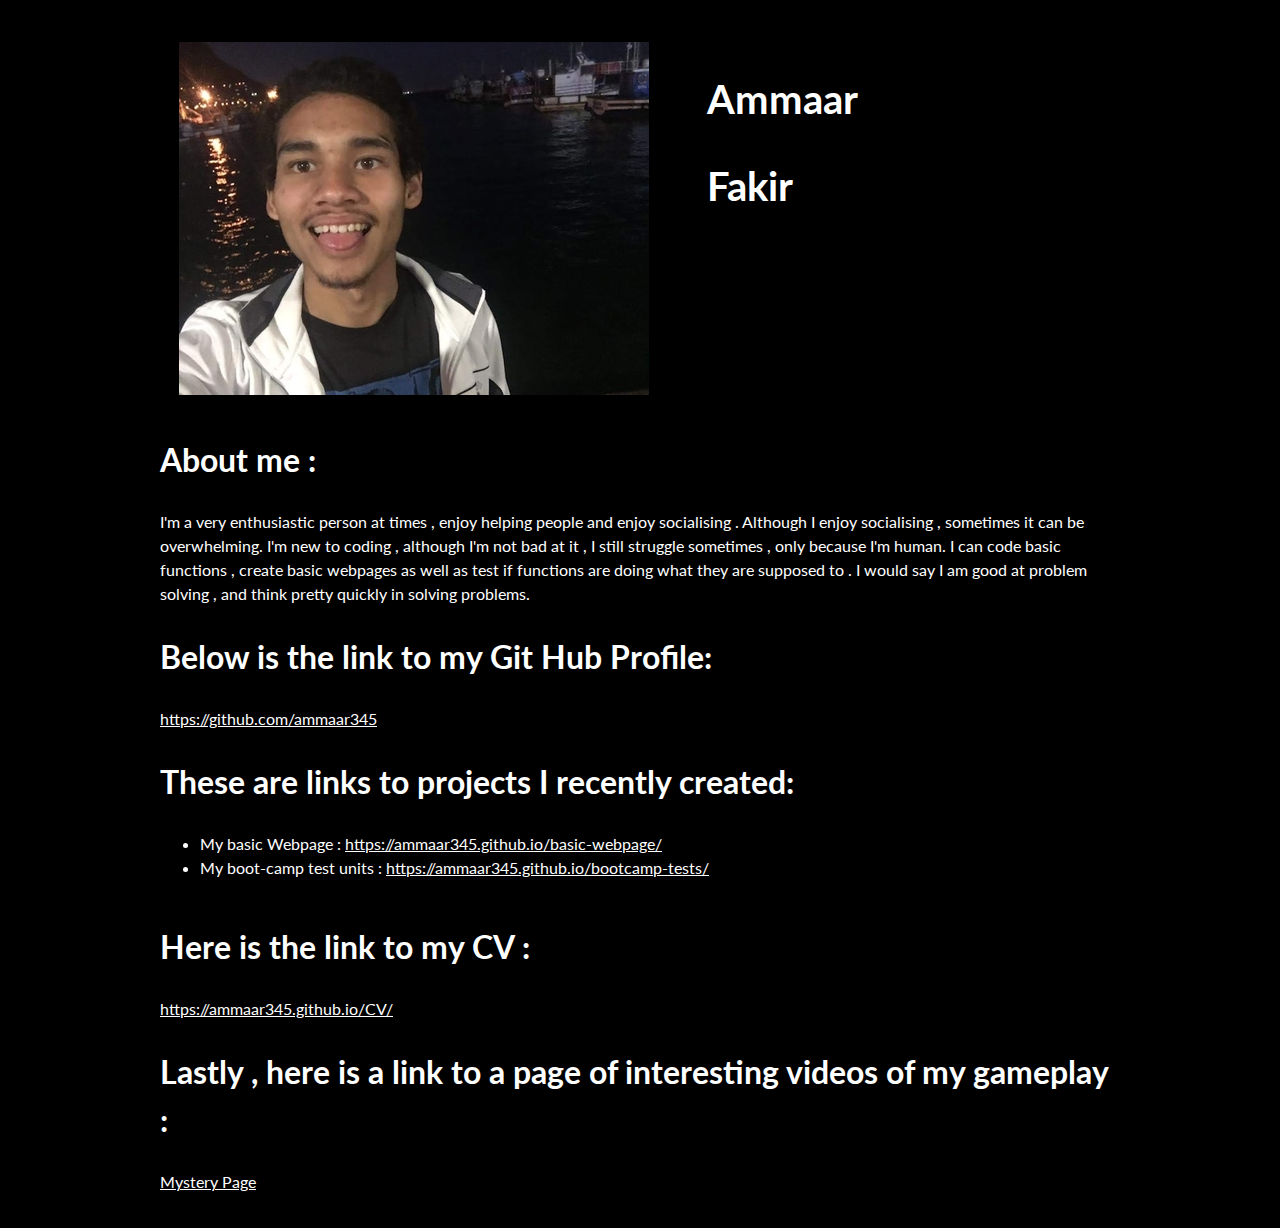
==== index.html @ d7af4ed6 "changed color" ====
<!DOCTYPE html>
<html lang="en">

<head>
    <link rel="stylesheet" href="simple-grid.css">
    <meta charset="UTF-8">
    <meta name="viewport" content="width=device-width, initial-scale=1.0">
    <title>My Portfolio</title>
</head>
<style>
    image {
        padding-right: 5em;
    }

    .heading {
        padding-left: 3em;
    }

    .container {
        padding:2em;
       
       
        border: solid black 2px;
    }
    body{background-color: black;}
</style>
<div class="container">
    <div class="row">
        <div class="col-6 image padding-right">
            <img src="use.jpg" alt="No image found.">
        </div>
        <div class="col-3 heading">
            <h1>Ammaar</h1>
            <h1>Fakir</h1>
        </div>

    </div>
<div class="row">
    <h2>About me :</h2>
</div>
    <div class="row">
        I'm a very enthusiastic person at times , enjoy helping people and enjoy socialising . Although I enjoy
        socialising , sometimes it can be overwhelming. I'm new to coding , although I'm not bad at it , I still
        struggle sometimes , only because I'm human. I can code basic functions , create basic webpages as well as test if functions are doing what they are supposed to .
        I would say I am good at problem solving , and think pretty quickly in solving problems.


    </div>
<div class="row">
<h2>Below is the link to my Git Hub Profile:</h2>

</div>
<div class="row">
    <a  href="https://github.com/ammaar345" target="blank_">https://github.com/ammaar345 </a>
</div>
<div class="row"> 
    <h2>These are links to projects I recently created:</h2>
<UL>
    <li>My basic Webpage : <a href="https://ammaar345.github.io/basic-webpage/">https://ammaar345.github.io/basic-webpage/</a></li>
    <li>My boot-camp test units :  <a href="https://ammaar345.github.io/bootcamp-tests/">https://ammaar345.github.io/bootcamp-tests/</a> </li>
</UL>

</div>
<div class="row">
<H2>Here is the link to my CV :</H2> <a href="https://ammaar345.github.io/CV/" target="blank_">https://ammaar345.github.io/CV/ </a>

</div>
<div class="row">
    <h2>Lastly , here is a link to a page of interesting videos of my gameplay :</h2><a href="useful-links.html" target="blank_">Mystery Page</a>

</div>
</div>




</body>

</html>
---- simple-grid.css ----
/**
*** SIMPLE GRID
*** (C) ZACH COLE 2016
**/

@import url(https://fonts.googleapis.com/css?family=Lato:400,300,300italic,400italic,700,700italic);

/* UNIVERSAL */

html,
body {
  height: 100%;
  width: 100%;
  margin: 0;
  padding: 0;
  left: 0;
  top: 0;
  font-size: 100%;
}

/* ROOT FONT STYLES */

* {
  font-family: 'Lato', Helvetica, sans-serif;
  color:white;
  line-height: 1.5;
}

/* TYPOGRAPHY */

h1 {
  font-size: 2.5rem;
}

h2 {
  font-size: 2rem;
}

h3 {
  font-size: 1.375rem;
}

h4 {
  font-size: 1.125rem;
}

h5 {
  font-size: 1rem;
}

h6 {
  font-size: 0.875rem;
}

p {
  font-size: 1.125rem;
  font-weight: 200;
  line-height: 1.8;
}

.font-light {
  font-weight: 300;
}

.font-regular {
  font-weight: 400;
}

.font-heavy {
  font-weight: 700;
}

/* POSITIONING */

.left {
  text-align: left;
}

.right {
  text-align: right;
}

.center {
  text-align: center;
  margin-left: auto;
  margin-right: auto;
}

.justify {
  text-align: justify;
}

/* ==== GRID SYSTEM ==== */

.container {
  width: 90%;
  margin-left: auto;
  margin-right: auto;
}

.row {
  position: relative;
  width: 100%;
}

.row [class^="col"] {
  float: left;
  margin: 0.5rem 2%;
  min-height: 0.125rem;
}

.col-1,
.col-2,
.col-3,
.col-4,
.col-5,
.col-6,
.col-7,
.col-8,
.col-9,
.col-10,
.col-11,
.col-12 {
  width: 96%;
}

.col-1-sm {
  width: 4.33%;
}

.col-2-sm {
  width: 12.66%;
}

.col-3-sm {
  width: 21%;
}

.col-4-sm {
  width: 29.33%;
}

.col-5-sm {
  width: 37.66%;
}

.col-6-sm {
  width: 46%;
}

.col-7-sm {
  width: 54.33%;
}

.col-8-sm {
  width: 62.66%;
}

.col-9-sm {
  width: 71%;
}

.col-10-sm {
  width: 79.33%;
}

.col-11-sm {
  width: 87.66%;
}

.col-12-sm {
  width: 96%;
}

.row::after {
	content: "";
	display: table;
	clear: both;
}

.hidden-sm {
  display: none;
}

@media only screen and (min-width: 33.75em) {  /* 540px */
  .container {
    width: 80%;
  }
}

@media only screen and (min-width: 45em) {  /* 720px */
  .col-1 {
    width: 4.33%;
  }

  .col-2 {
    width: 12.66%;
  }

  .col-3 {
    width: 21%;
  }

  .col-4 {
    width: 29.33%;
  }

  .col-5 {
    width: 37.66%;
  }

  .col-6 {
    width: 46%;
  }

  .col-7 {
    width: 54.33%;
  }

  .col-8 {
    width: 62.66%;
  }

  .col-9 {
    width: 71%;
  }

  .col-10 {
    width: 79.33%;
  }

  .col-11 {
    width: 87.66%;
  }

  .col-12 {
    width: 96%;
  }

  .hidden-sm {
    display: block;
  }
}

@media only screen and (min-width: 60em) { /* 960px */
  .container {
    width: 75%;
    max-width: 60rem;
  }
}
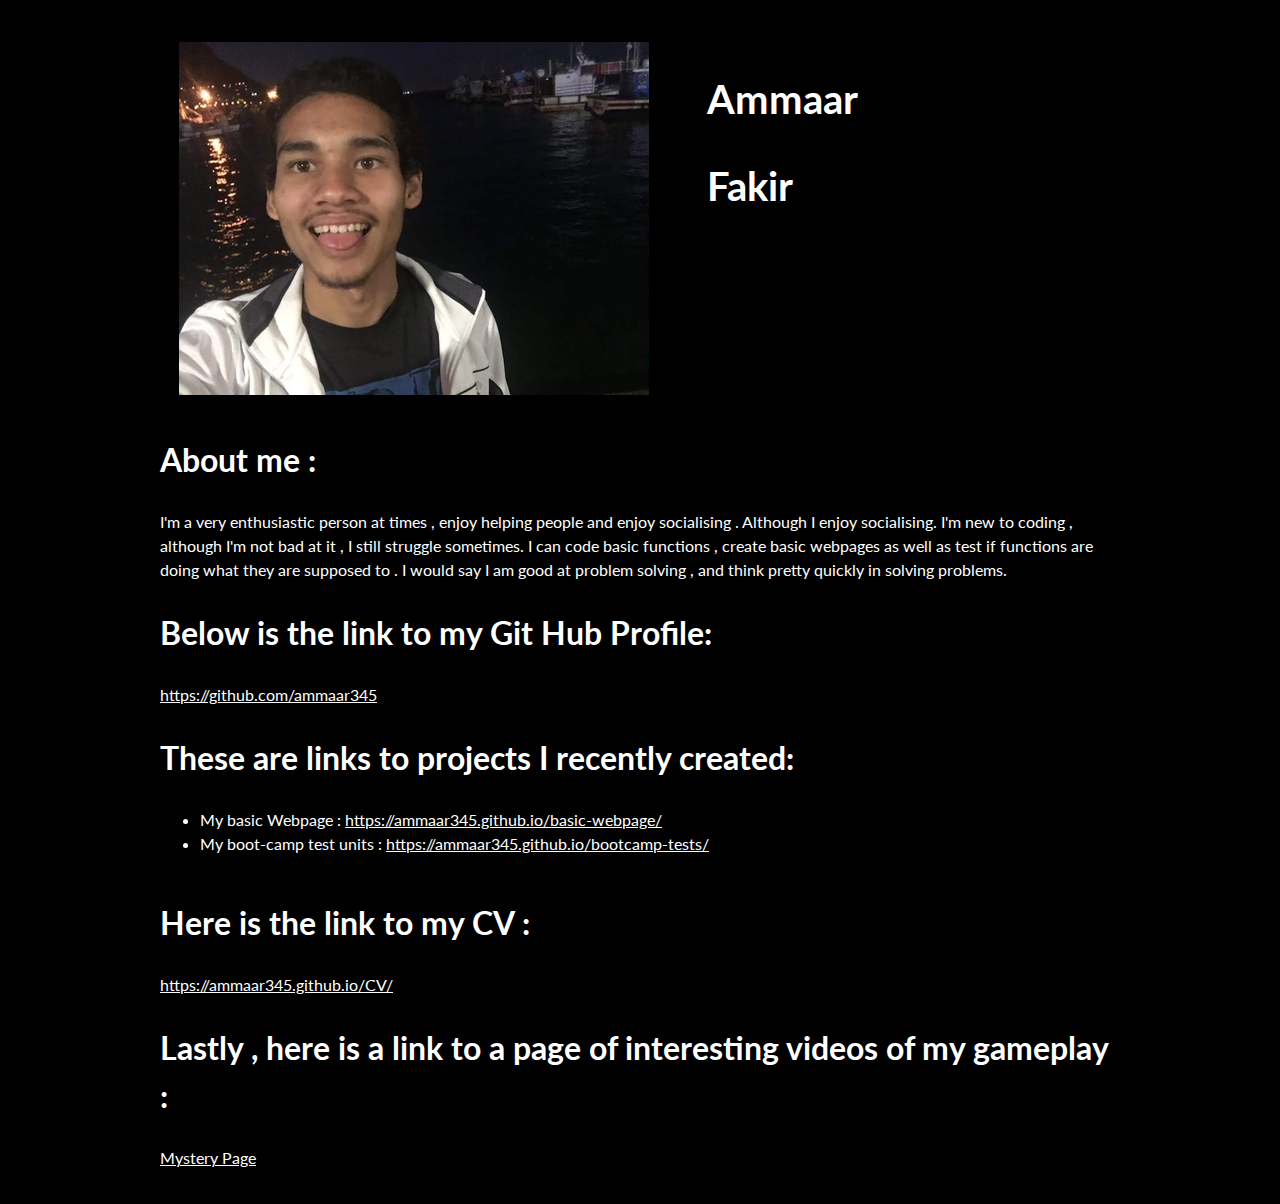
==== commit c9340b76: "changed some text" ====
--- a/index.html
+++ b/index.html
@@ -8,6 +8,7 @@
     <title>My Portfolio</title>
 </head>
 <style>
+    @media(min-width: 800px){
     image {
         padding-right: 5em;
     }
@@ -21,7 +22,7 @@
        
        
         border: solid black 2px;
-    }
+    }}
     body{background-color: black;}
 </style>
 <div class="container">
@@ -40,8 +41,8 @@
 </div>
     <div class="row">
         I'm a very enthusiastic person at times , enjoy helping people and enjoy socialising . Although I enjoy
-        socialising , sometimes it can be overwhelming. I'm new to coding , although I'm not bad at it , I still
-        struggle sometimes , only because I'm human. I can code basic functions , create basic webpages as well as test if functions are doing what they are supposed to .
+        socialising. I'm new to coding , although I'm not bad at it , I still
+        struggle sometimes. I can code basic functions , create basic webpages as well as test if functions are doing what they are supposed to .
         I would say I am good at problem solving , and think pretty quickly in solving problems.
 
 
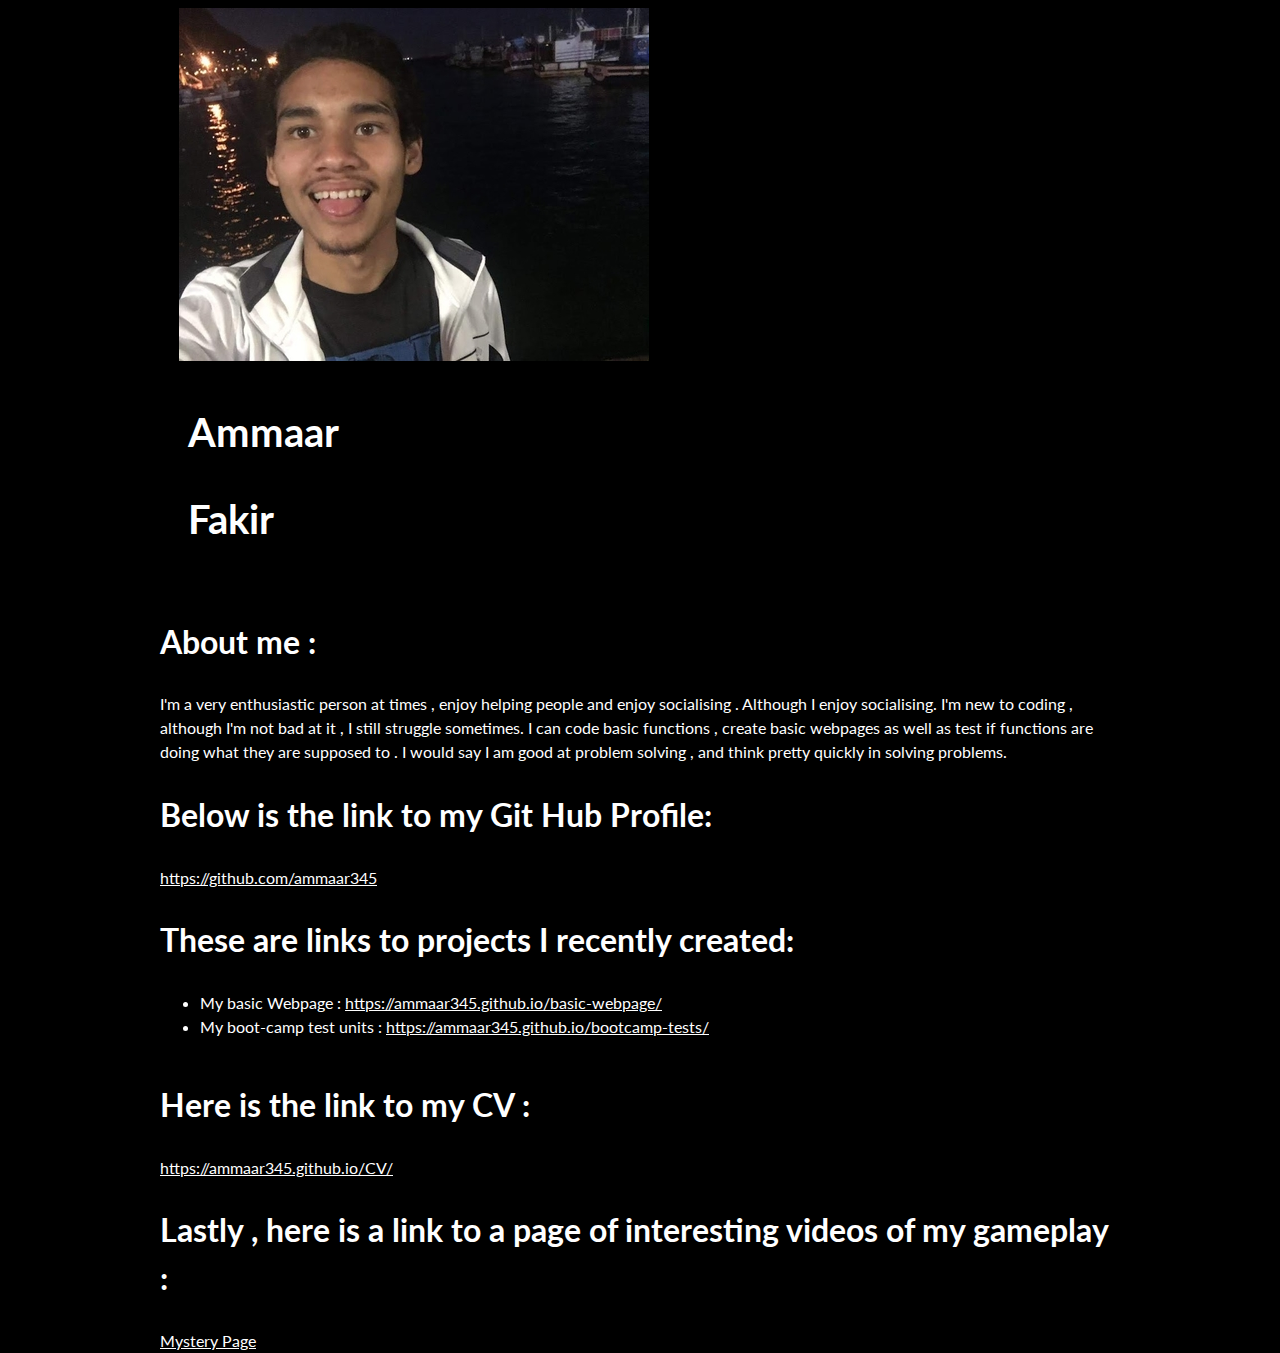
==== commit 62b9a593: "responsivity" ====
--- a/index.html
+++ b/index.html
@@ -9,33 +9,23 @@
 </head>
 <style>
     @media(min-width: 800px){
-    image {
-        padding-right: 5em;
-    }
-
-    .heading {
-        padding-left: 3em;
-    }
-
-    .container {
-        padding:2em;
-       
-       
-        border: solid black 2px;
-    }}
+   .rower{display: flex;}
+}
     body{background-color: black;}
 </style>
 <div class="container">
     <div class="row">
         <div class="col-6 image padding-right">
+           <div class="flex">
             <img src="use.jpg" alt="No image found.">
-        </div>
+        
         <div class="col-3 heading">
             <h1>Ammaar</h1>
             <h1>Fakir</h1>
         </div>
-
     </div>
+    </div>
+</div>
 <div class="row">
     <h2>About me :</h2>
 </div>
--- a/simple-grid.css
+++ b/simple-grid.css
@@ -189,6 +189,7 @@
 }
 
 @media only screen and (min-width: 45em) {  /* 720px */
+  .container{width: 80%;}
   .col-1 {
     width: 4.33%;
   }
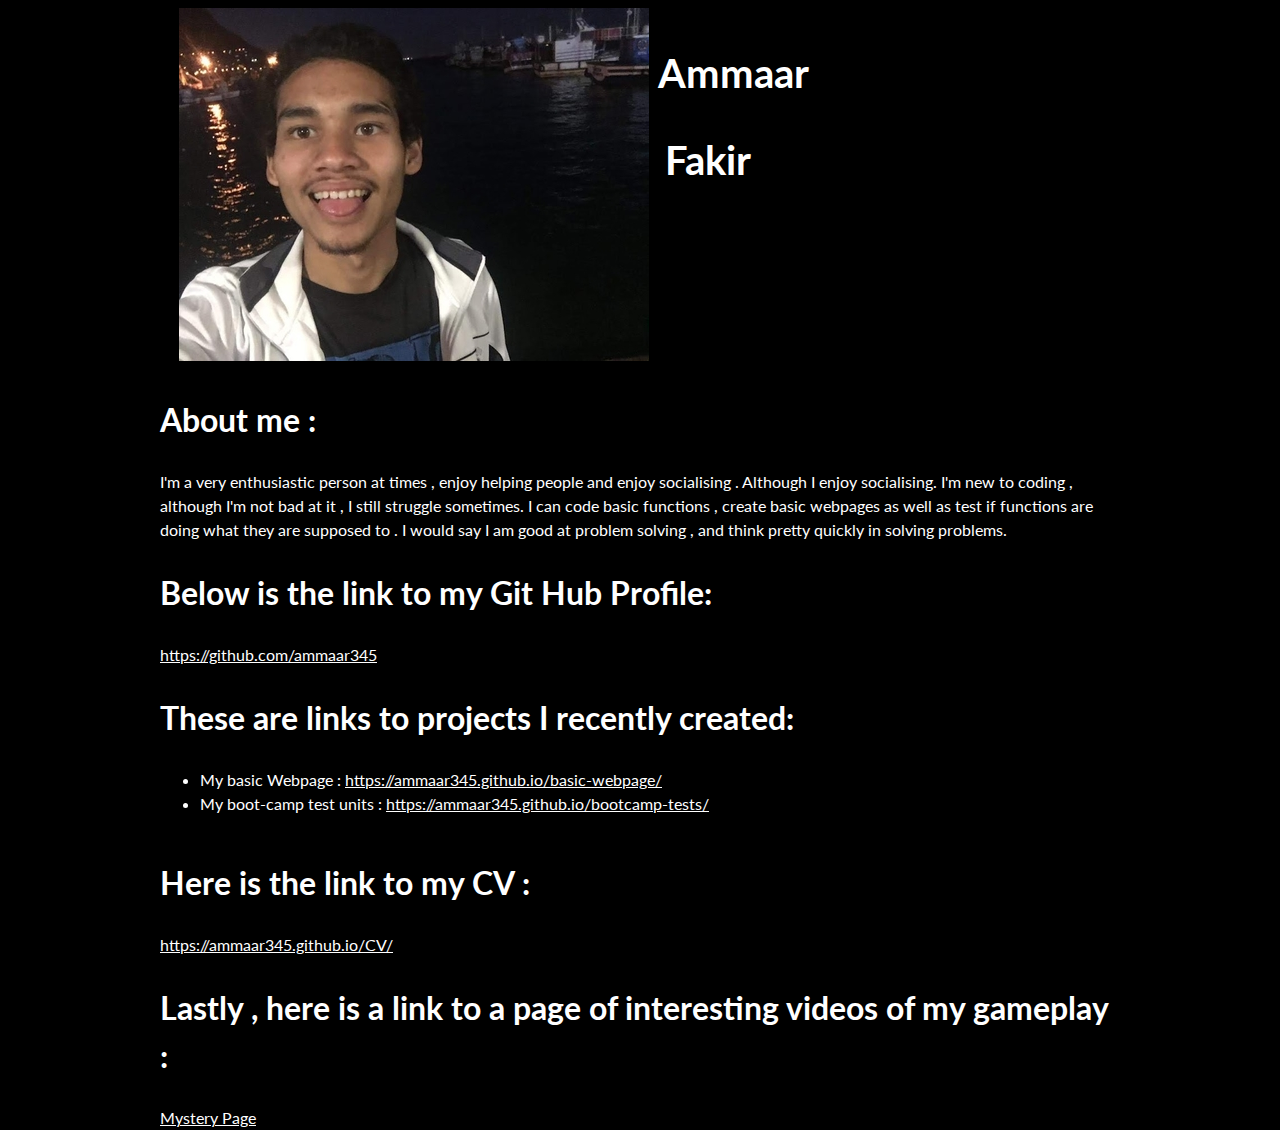
==== commit 481a0f6c: "moved heading to the right" ====
--- a/index.html
+++ b/index.html
@@ -9,7 +9,8 @@
 </head>
 <style>
     @media(min-width: 800px){
-   .rower{display: flex;}
+        .flex{display: flex;}
+   
 }
     body{background-color: black;}
 </style>
@@ -19,7 +20,7 @@
            <div class="flex">
             <img src="use.jpg" alt="No image found.">
         
-        <div class="col-3 heading">
+        <div class="col-3 heading right">
             <h1>Ammaar</h1>
             <h1>Fakir</h1>
         </div>
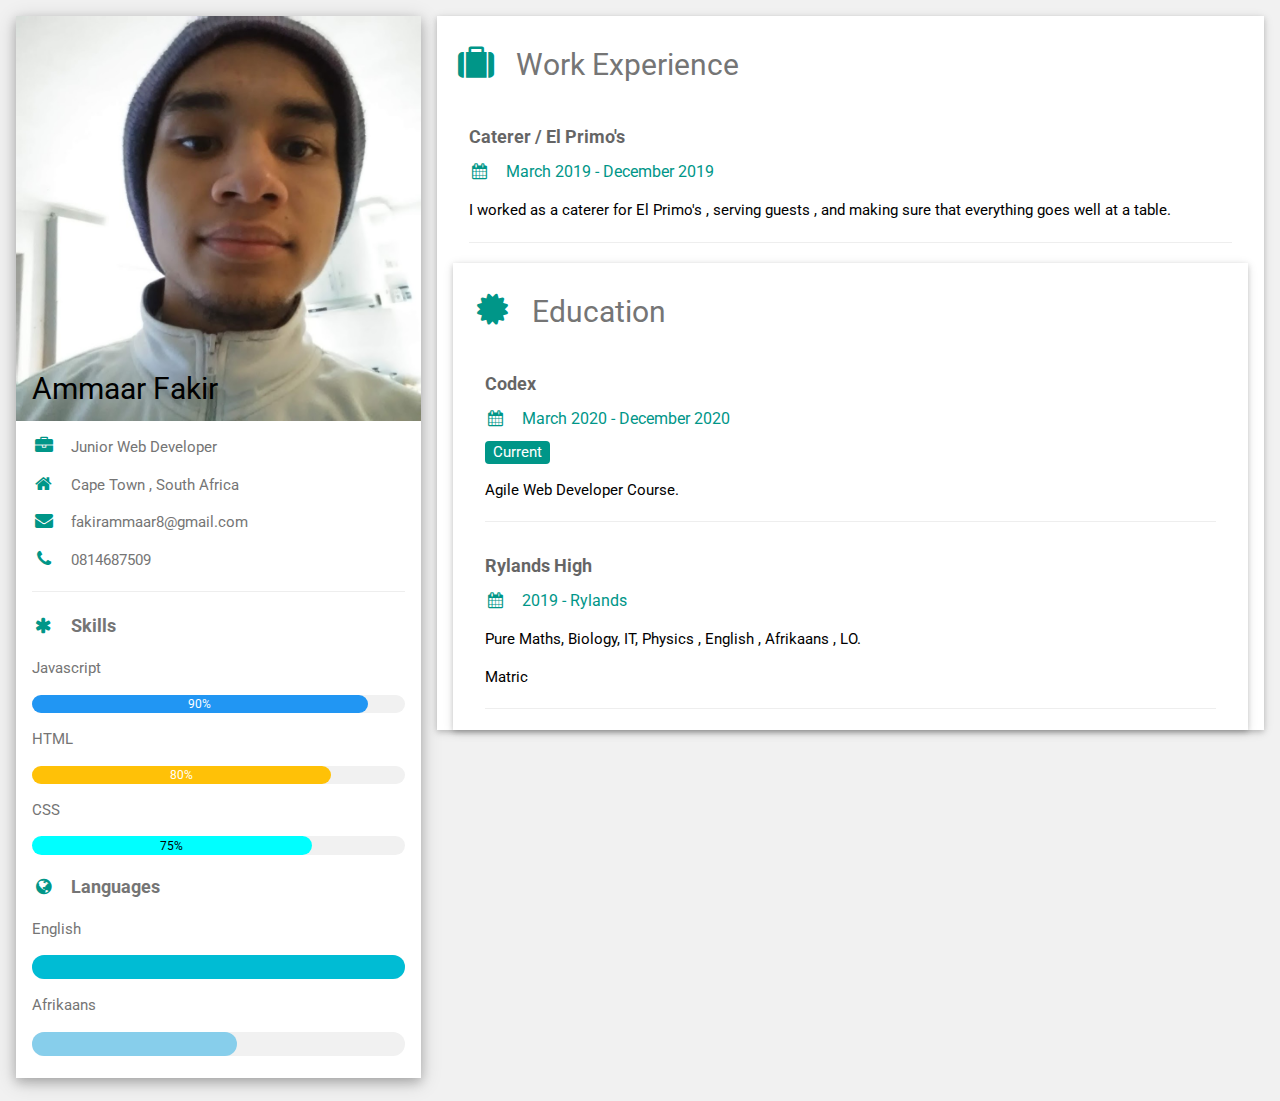
==== commit 8c7d8187: "added cv template" ====
--- a/index.html
+++ b/index.html
@@ -1,71 +1,134 @@
 <!DOCTYPE html>
-<html lang="en">
+<html>
+<title>W3.CSS Template</title>
+<meta charset="UTF-8">
+<meta name="viewport" content="width=device-width, initial-scale=1">
+<link rel="stylesheet" href="https://www.w3schools.com/w3css/4/w3.css">
+<link rel='stylesheet' href='https://fonts.googleapis.com/css?family=Roboto'>
+<link rel="stylesheet" href="https://cdnjs.cloudflare.com/ajax/libs/font-awesome/4.7.0/css/font-awesome.min.css">
+<style>
+html,body,h1,h2,h3,h4,h5,h6 {font-family: "Roboto", sans-serif}
+</style>
+<body class="w3-light-grey">
 
-<head>
-    <link rel="stylesheet" href="simple-grid.css">
-    <meta charset="UTF-8">
-    <meta name="viewport" content="width=device-width, initial-scale=1.0">
-    <title>My Portfolio</title>
-</head>
-<style>
-    @media(min-width: 800px){
-        .flex{display: flex;}
-   
-}
-    body{background-color: black;}
-</style>
-<div class="container">
-    <div class="row">
-        <div class="col-6 image padding-right">
-           <div class="flex">
-            <img src="use.jpg" alt="No image found.">
-        
-        <div class="col-3 heading right">
-            <h1>Ammaar</h1>
-            <h1>Fakir</h1>
+<!-- Page Container -->
+<div class="w3-content w3-margin-top" style="max-width:1400px;">
+
+  <!-- The Grid -->
+  <div class="w3-row-padding">
+  
+    <!-- Left Column -->
+    <div class="w3-third">
+    
+      <div class="w3-white w3-text-grey w3-card-4">
+        <div class="w3-display-container">
+          <img src="me.jpg" style="width:100%" alt="Avatar" height="" >
+          <div class="w3-display-bottomleft w3-container w3-text-black">
+            <h2>Ammaar Fakir</h2>
+          </div>
         </div>
+        <div class="w3-container">
+          <p><i class="fa fa-briefcase fa-fw w3-margin-right w3-large w3-text-teal"></i>Junior Web Developer</p>
+          <p><i class="fa fa-home fa-fw w3-margin-right w3-large w3-text-teal"></i>Cape Town , South Africa</p>
+          <p><i class="fa fa-envelope fa-fw w3-margin-right w3-large w3-text-teal"></i>fakirammaar8@gmail.com</p>
+          <p><i class="fa fa-phone fa-fw w3-margin-right w3-large w3-text-teal"></i>0814687509</p>
+          <hr>
+
+          <p class="w3-large"><b><i class="fa fa-asterisk fa-fw w3-margin-right w3-text-teal"></i>Skills</b></p>
+          <p>Javascript</p>
+          <div class="w3-light-grey w3-round-xlarge w3-small">
+            <div class="w3-container w3-center w3-round-xlarge w3-blue" style="width:90%">90%</div>
+          </div>
+          <p>HTML</p>
+          <div class="w3-light-grey w3-round-xlarge w3-small">
+            <div class="w3-container w3-center w3-round-xlarge w3-amber" style="width:80%">
+              <div class="w3-center w3-text-white">80%</div>
+            </div>
+          </div>
+          <p>CSS</p>
+          <div class="w3-light-grey w3-round-xlarge w3-small">
+            <div class="w3-container w3-center w3-round-xlarge w3-aqua" style="width:75%">75%</div>
+          </div>
+         
+
+          <p class="w3-large w3-text-theme"><b><i class="fa fa-globe fa-fw w3-margin-right w3-text-teal"></i>Languages</b></p>
+          <p>English</p>
+          <div class="w3-light-grey w3-round-xlarge">
+            <div class="w3-round-xlarge w3-cyan" style="height:24px;width:100%"></div>
+          </div>
+          <p>Afrikaans</p>
+          <div class="w3-light-grey w3-round-xlarge">
+            <div class="w3-round-xlarge w3-light-blue" style="height:24px;width:55%"></div>
+          </div>
+       
+          <br>
+        </div>
+      </div><br>
+
+    <!-- End Left Column -->
     </div>
+
+    <!-- Right Column -->
+    <div class="w3-twothird">
+    
+      <div class="w3-container w3-card w3-white w3-margin-bottom">
+        <h2 class="w3-text-grey w3-padding-16"><i class="fa fa-suitcase fa-fw w3-margin-right w3-xxlarge w3-text-teal"></i>Work Experience</h2>
+        <div class="w3-container">
+          <h5 class="w3-opacity"><b>Caterer / El Primo's</b></h5>
+          <h6 class="w3-text-teal"><i class="fa fa-calendar fa-fw w3-margin-right"></i>March 2019 - December 2019</h6>
+          <p>I worked as a caterer for El Primo's , serving guests , and making sure that everything goes well at a table.</p>
+          <hr>
+        </div>
+        <!-- <div class="w3-container">
+          <h5 class="w3-opacity"><b>Web Developer / something.com</b></h5>
+          <h6 class="w3-text-teal"><i class="fa fa-calendar fa-fw w3-margin-right"></i>Mar 2012 - Dec 2014</h6>
+          <p>Consectetur adipisicing elit. Praesentium magnam consectetur vel in deserunt aspernatur est reprehenderit sunt hic. Nulla tempora soluta ea et odio, unde doloremque repellendus iure, iste.</p>
+          <hr>
+        </div>
+        <div class="w3-container">
+          <h5 class="w3-opacity"><b>Graphic Designer / designsomething.com</b></h5>
+          <h6 class="w3-text-teal"><i class="fa fa-calendar fa-fw w3-margin-right"></i>Jun 2010 - Mar 2012</h6>
+          <p>Lorem ipsum dolor sit amet, consectetur adipisicing elit. </p><br>
+        </div>
+      </div> -->
+
+      <div class="w3-container w3-card w3-white">
+        <h2 class="w3-text-grey w3-padding-16"><i class="fa fa-certificate fa-fw w3-margin-right w3-xxlarge w3-text-teal"></i>Education</h2>
+        <div class="w3-container">
+          <h5 class="w3-opacity"><b>Codex</b></h5>
+          <h6 class="w3-text-teal"><i class="fa fa-calendar fa-fw w3-margin-right"></i>March 2020 - December 2020</h6><span class="w3-tag w3-teal w3-round">Current</span>
+          <p>Agile Web Developer Course.</p>
+          <hr>
+        </div>
+        <div class="w3-container">
+          <h5 class="w3-opacity"><b>Rylands High </b></h5>
+          <h6 class="w3-text-teal"><i class="fa fa-calendar fa-fw w3-margin-right"></i>2019 -  Rylands</h6>
+          <p> Pure Maths, Biology, IT, Physics , English , Afrikaans , LO. </p>
+          <p>Matric</p>
+          <hr>
+        </div>
+      
+      </div>
+
+    <!-- End Right Column -->
     </div>
-</div>
-<div class="row">
-    <h2>About me :</h2>
-</div>
-    <div class="row">
-        I'm a very enthusiastic person at times , enjoy helping people and enjoy socialising . Although I enjoy
-        socialising. I'm new to coding , although I'm not bad at it , I still
-        struggle sometimes. I can code basic functions , create basic webpages as well as test if functions are doing what they are supposed to .
-        I would say I am good at problem solving , and think pretty quickly in solving problems.
-
-
-    </div>
-<div class="row">
-<h2>Below is the link to my Git Hub Profile:</h2>
-
-</div>
-<div class="row">
-    <a  href="https://github.com/ammaar345" target="blank_">https://github.com/ammaar345 </a>
-</div>
-<div class="row"> 
-    <h2>These are links to projects I recently created:</h2>
-<UL>
-    <li>My basic Webpage : <a href="https://ammaar345.github.io/basic-webpage/">https://ammaar345.github.io/basic-webpage/</a></li>
-    <li>My boot-camp test units :  <a href="https://ammaar345.github.io/bootcamp-tests/">https://ammaar345.github.io/bootcamp-tests/</a> </li>
-</UL>
-
-</div>
-<div class="row">
-<H2>Here is the link to my CV :</H2> <a href="https://ammaar345.github.io/CV/" target="blank_">https://ammaar345.github.io/CV/ </a>
-
-</div>
-<div class="row">
-    <h2>Lastly , here is a link to a page of interesting videos of my gameplay :</h2><a href="useful-links.html" target="blank_">Mystery Page</a>
-
-</div>
+    
+  <!-- End Grid -->
+  </div>
+  
+  <!-- End Page Container -->
 </div>
 
-
-
+<!-- <footer class="w3-container w3-teal w3-center w3-margin-top">
+  <p>Find me on social media.</p>
+  <i class="fa fa-facebook-official w3-hover-opacity"></i>
+  <i class="fa fa-instagram w3-hover-opacity"></i>
+  <i class="fa fa-snapchat w3-hover-opacity"></i>
+  <i class="fa fa-pinterest-p w3-hover-opacity"></i>
+  <i class="fa fa-twitter w3-hover-opacity"></i>
+  <i class="fa fa-linkedin w3-hover-opacity"></i>
+  <p>Powered by <a href="https://www.w3schools.com/w3css/default.asp" target="_blank">w3.css</a></p>
+</footer> -->
 
 </body>
-
-</html>+</html>
